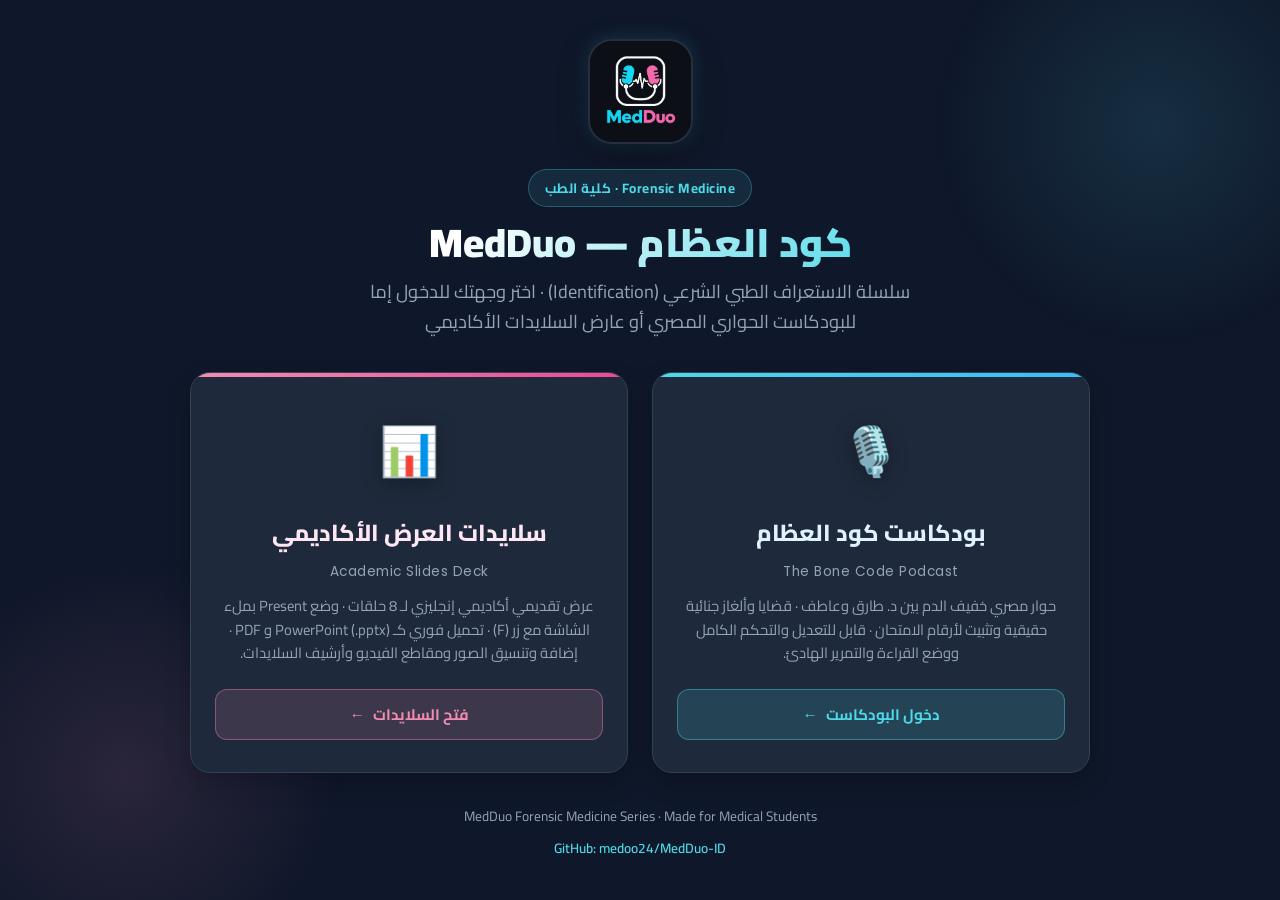
==== index.html @ 9ff7c6c5 "Initial commit: MedDuo Portal, Podcast Interactive Site, and Academic Slides Site" ====
<!DOCTYPE html>
<html lang="ar" dir="rtl">
<head>
  <meta charset="UTF-8" />
  <meta name="viewport" content="width=device-width, initial-scale=1.0" />
  <title>MedDuo — كود العظام | The Bone Code Portal</title>
  <link rel="preconnect" href="https://fonts.googleapis.com" />
  <link rel="preconnect" href="https://fonts.gstatic.com" crossorigin />
  <link href="https://fonts.googleapis.com/css2?family=Cairo:wght@400;600;700;800;900&family=Inter:wght@400;600;700&family=Poppins:wght@600;700;800&display=swap" rel="stylesheet" />
  <style>
    :root {
      --cyan: #4DD9E8;
      --pink: #F28CB1;
      --bg: #0F172A;
      --card-bg: #1E293B;
      --card-border: #334155;
      --text: #F8FAFC;
      --text-muted: #94A3B8;
    }

    * {
      box-sizing: border-box;
      margin: 0;
      padding: 0;
    }

    body {
      font-family: 'Cairo', sans-serif;
      background: var(--bg);
      color: var(--text);
      min-height: 100vh;
      display: flex;
      flex-direction: column;
      align-items: center;
      justify-content: space-between;
      padding: 30px 20px;
      overflow-x: hidden;
    }

    /* Ambient Glow */
    .glow-cyan {
      position: fixed;
      width: 450px;
      height: 450px;
      background: radial-gradient(circle, rgba(77, 217, 232, 0.12) 0%, transparent 70%);
      top: -100px;
      right: -100px;
      pointer-events: none;
      z-index: 0;
    }
    .glow-pink {
      position: fixed;
      width: 450px;
      height: 450px;
      background: radial-gradient(circle, rgba(242, 140, 177, 0.12) 0%, transparent 70%);
      bottom: -100px;
      left: -100px;
      pointer-events: none;
      z-index: 0;
    }

    .container {
      position: relative;
      z-index: 1;
      max-width: 900px;
      width: 100%;
      text-align: center;
      margin: auto 0;
    }

    /* Header */
    .logo-wrap {
      margin-bottom: 16px;
    }
    .logo-img {
      width: 105px;
      height: 105px;
      border-radius: 24px;
      box-shadow: 0 10px 30px rgba(0, 0, 0, 0.4), 0 0 20px rgba(77, 217, 232, 0.2);
      border: 2px solid rgba(255, 255, 255, 0.1);
      transition: transform 0.3s ease;
    }
    .logo-img:hover {
      transform: scale(1.05);
    }

    .badge {
      display: inline-block;
      padding: 5px 16px;
      border-radius: 50px;
      background: rgba(77, 217, 232, 0.1);
      color: var(--cyan);
      border: 1px solid rgba(77, 217, 232, 0.3);
      font-size: 0.85rem;
      font-weight: 700;
      margin-bottom: 12px;
      letter-spacing: 0.5px;
    }

    h1 {
      font-size: 2.5rem;
      font-weight: 900;
      line-height: 1.2;
      margin-bottom: 10px;
      background: linear-gradient(135deg, #FFFFFF 30%, var(--cyan) 80%, var(--pink) 100%);
      -webkit-background-clip: text;
      -webkit-text-fill-color: transparent;
    }

    .subtitle {
      font-size: 1.15rem;
      color: var(--text-muted);
      margin-bottom: 36px;
      max-width: 600px;
      margin-left: auto;
      margin-right: auto;
      line-height: 1.6;
    }

    /* Cards Grid */
    .portal-grid {
      display: grid;
      grid-template-columns: 1fr 1fr;
      gap: 24px;
      margin-bottom: 30px;
    }

    @media (max-width: 768px) {
      .portal-grid {
        grid-template-columns: 1fr;
        gap: 18px;
      }
      h1 { font-size: 2rem; }
    }

    .portal-card {
      background: var(--card-bg);
      border: 1.5px solid var(--card-border);
      border-radius: 20px;
      padding: 32px 24px;
      text-decoration: none;
      color: inherit;
      display: flex;
      flex-direction: column;
      align-items: center;
      justify-content: space-between;
      transition: all 0.3s cubic-bezier(0.16, 1, 0.3, 1);
      position: relative;
      overflow: hidden;
      box-shadow: 0 10px 25px rgba(0, 0, 0, 0.2);
    }

    .portal-card::before {
      content: '';
      position: absolute;
      top: 0;
      left: 0;
      right: 0;
      height: 4px;
      transition: height 0.3s ease;
    }
    .card-podcast::before { background: linear-gradient(90deg, var(--cyan), #38bdf8); }
    .card-slides::before { background: linear-gradient(90deg, var(--pink), #ec4899); }

    .portal-card:hover {
      transform: translateY(-6px);
      box-shadow: 0 18px 40px rgba(0, 0, 0, 0.35);
    }
    .card-podcast:hover { border-color: var(--cyan); }
    .card-slides:hover { border-color: var(--pink); }

    .card-icon {
      font-size: 3rem;
      margin-bottom: 16px;
      filter: drop-shadow(0 4px 10px rgba(0, 0, 0, 0.3));
    }

    .card-title {
      font-size: 1.45rem;
      font-weight: 800;
      margin-bottom: 8px;
    }
    .card-podcast .card-title { color: #E0F2FE; }
    .card-slides .card-title { color: #FCE7F3; }

    .card-en-title {
      font-family: 'Poppins', sans-serif;
      font-size: 0.85rem;
      color: var(--text-muted);
      margin-bottom: 12px;
      letter-spacing: 0.5px;
    }

    .card-desc {
      font-size: 0.92rem;
      color: var(--text-muted);
      line-height: 1.6;
      margin-bottom: 24px;
      flex-grow: 1;
    }

    .card-btn {
      display: inline-flex;
      align-items: center;
      gap: 8px;
      padding: 10px 24px;
      border-radius: 12px;
      font-weight: 700;
      font-size: 0.95rem;
      transition: all 0.2s ease;
      width: 100%;
      justify-content: center;
    }

    .card-podcast .card-btn {
      background: rgba(77, 217, 232, 0.15);
      color: var(--cyan);
      border: 1px solid rgba(77, 217, 232, 0.4);
    }
    .card-podcast:hover .card-btn {
      background: var(--cyan);
      color: #0F172A;
      box-shadow: 0 4px 15px rgba(77, 217, 232, 0.4);
    }

    .card-slides .card-btn {
      background: rgba(242, 140, 177, 0.15);
      color: var(--pink);
      border: 1px solid rgba(242, 140, 177, 0.4);
    }
    .card-slides:hover .card-btn {
      background: var(--pink);
      color: #0F172A;
      box-shadow: 0 4px 15px rgba(242, 140, 177, 0.4);
    }

    /* Footer */
    footer {
      font-size: 0.85rem;
      color: var(--text-muted);
      text-align: center;
      margin-top: 24px;
    }
    footer a {
      color: var(--cyan);
      text-decoration: none;
      font-weight: 600;
    }
    footer a:hover {
      text-decoration: underline;
    }
  </style>
</head>
<body>
  <div class="glow-cyan"></div>
  <div class="glow-pink"></div>

  <div class="container">
    <div class="logo-wrap">
      <img src="Logo.jpg" alt="MedDuo Logo" class="logo-img" />
    </div>

    <div class="badge">Forensic Medicine · كلية الطب</div>
    <h1>كود العظام — MedDuo</h1>
    <p class="subtitle">
      سلسلة الاستعراف الطبي الشرعي (Identification) · اختر وجهتك للدخول إما للبودكاست الحواري المصري أو عارض السلايدات الأكاديمي
    </p>

    <div class="portal-grid">
      <!-- PODCAST CARD -->
      <a href="podcast-site/" class="portal-card card-podcast">
        <div>
          <div class="card-icon">🎙️</div>
          <div class="card-title">بودكاست كود العظام</div>
          <div class="card-en-title">The Bone Code Podcast</div>
          <p class="card-desc">
            حوار مصري خفيف الدم بين د. طارق وعاطف · قضايا وألغاز جنائية حقيقية وتثبيت لأرقام الامتحان · قابل للتعديل والتحكم الكامل ووضع القراءة والتمرير الهادئ.
          </p>
        </div>
        <div class="card-btn">
          <span>دخول البودكاست</span>
          <span>←</span>
        </div>
      </a>

      <!-- SLIDES CARD -->
      <a href="slides-site/" class="portal-card card-slides">
        <div>
          <div class="card-icon">📊</div>
          <div class="card-title">سلايدات العرض الأكاديمي</div>
          <div class="card-en-title">Academic Slides Deck</div>
          <p class="card-desc">
            عرض تقديمي أكاديمي إنجليزي لـ 8 حلقات · وضع Present بملء الشاشة مع زر (F) · تحميل فوري كـ PowerPoint (.pptx) و PDF · إضافة وتنسيق الصور ومقاطع الفيديو وأرشيف السلايدات.
          </p>
        </div>
        <div class="card-btn">
          <span>فتح السلايدات</span>
          <span>←</span>
        </div>
      </a>
    </div>

    <footer>
      <p>MedDuo Forensic Medicine Series · Made for Medical Students</p>
      <p style="margin-top: 6px;">
        <a href="https://github.com/medoo24/MedDuo-ID" target="_blank" rel="noopener">GitHub: medoo24/MedDuo-ID</a>
      </p>
    </footer>
  </div>
</body>
</html>
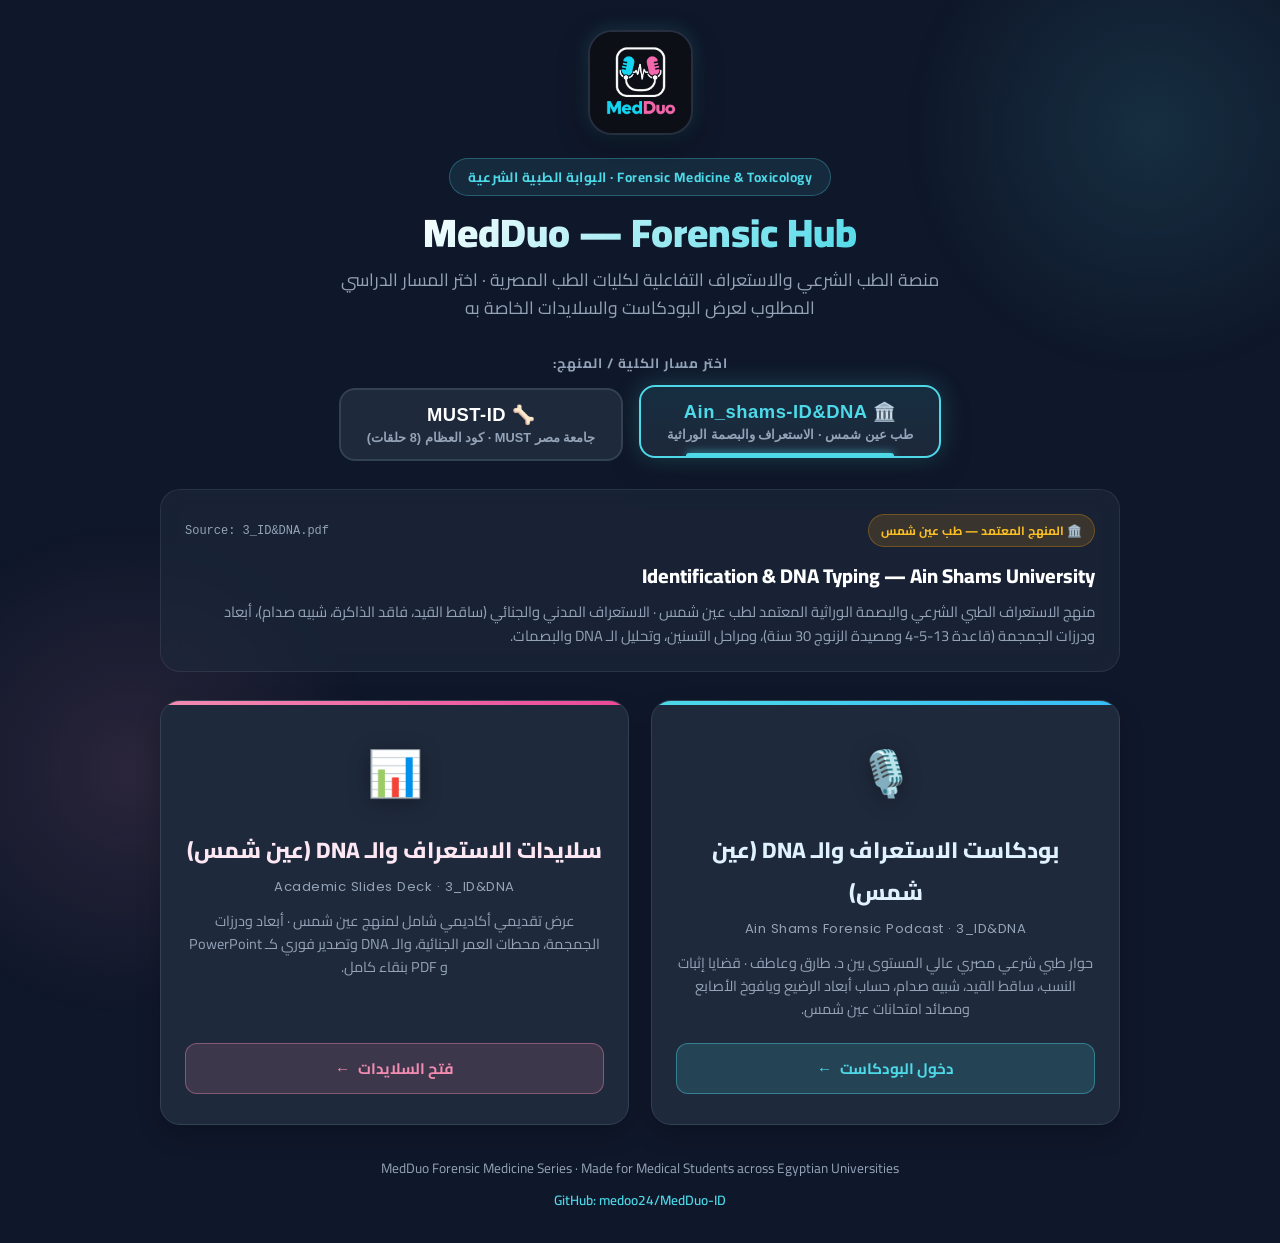
==== commit f08e3de8: "Add interactive track selectors for Ain_shams-ID&DNA and MUST-ID on landing page, and create master " ====
--- a/index.html
+++ b/index.html
@@ -3,7 +3,7 @@
 <head>
   <meta charset="UTF-8" />
   <meta name="viewport" content="width=device-width, initial-scale=1.0" />
-  <title>MedDuo — كود العظام | The Bone Code Portal</title>
+  <title>MedDuo — البوابة الطبية الشرعية | Forensic Medicine Portal</title>
   <link rel="preconnect" href="https://fonts.googleapis.com" />
   <link rel="preconnect" href="https://fonts.gstatic.com" crossorigin />
   <link href="https://fonts.googleapis.com/css2?family=Cairo:wght@400;600;700;800;900&family=Inter:wght@400;600;700&family=Poppins:wght@600;700;800&display=swap" rel="stylesheet" />
@@ -11,6 +11,8 @@
     :root {
       --cyan: #4DD9E8;
       --pink: #F28CB1;
+      --gold: #F59E0B;
+      --emerald: #10B981;
       --bg: #0F172A;
       --card-bg: #1E293B;
       --card-border: #334155;
@@ -40,21 +42,21 @@
     /* Ambient Glow */
     .glow-cyan {
       position: fixed;
-      width: 450px;
-      height: 450px;
+      width: 500px;
+      height: 500px;
       background: radial-gradient(circle, rgba(77, 217, 232, 0.12) 0%, transparent 70%);
-      top: -100px;
-      right: -100px;
+      top: -120px;
+      right: -120px;
       pointer-events: none;
       z-index: 0;
     }
     .glow-pink {
       position: fixed;
-      width: 450px;
-      height: 450px;
+      width: 500px;
+      height: 500px;
       background: radial-gradient(circle, rgba(242, 140, 177, 0.12) 0%, transparent 70%);
-      bottom: -100px;
-      left: -100px;
+      bottom: -120px;
+      left: -120px;
       pointer-events: none;
       z-index: 0;
     }
@@ -62,7 +64,7 @@
     .container {
       position: relative;
       z-index: 1;
-      max-width: 900px;
+      max-width: 960px;
       width: 100%;
       text-align: center;
       margin: auto 0;
@@ -70,7 +72,7 @@
 
     /* Header */
     .logo-wrap {
-      margin-bottom: 16px;
+      margin-bottom: 14px;
     }
     .logo-img {
       width: 105px;
@@ -84,36 +86,171 @@
       transform: scale(1.05);
     }
 
+    .badge-wrap {
+      margin-bottom: 12px;
+    }
     .badge {
       display: inline-block;
-      padding: 5px 16px;
+      padding: 5px 18px;
       border-radius: 50px;
       background: rgba(77, 217, 232, 0.1);
       color: var(--cyan);
       border: 1px solid rgba(77, 217, 232, 0.3);
       font-size: 0.85rem;
       font-weight: 700;
-      margin-bottom: 12px;
       letter-spacing: 0.5px;
     }
 
     h1 {
       font-size: 2.5rem;
       font-weight: 900;
-      line-height: 1.2;
-      margin-bottom: 10px;
-      background: linear-gradient(135deg, #FFFFFF 30%, var(--cyan) 80%, var(--pink) 100%);
+      line-height: 1.25;
+      margin-bottom: 8px;
+      background: linear-gradient(135deg, #FFFFFF 25%, var(--cyan) 75%, var(--pink) 100%);
       -webkit-background-clip: text;
       -webkit-text-fill-color: transparent;
     }
 
     .subtitle {
-      font-size: 1.15rem;
-      color: var(--text-muted);
-      margin-bottom: 36px;
-      max-width: 600px;
+      font-size: 1.1rem;
+      color: var(--text-muted);
+      margin-bottom: 28px;
+      max-width: 650px;
       margin-left: auto;
       margin-right: auto;
+      line-height: 1.6;
+    }
+
+    /* Track Selector */
+    .track-selector-title {
+      font-size: 0.85rem;
+      text-transform: uppercase;
+      letter-spacing: 1px;
+      color: var(--text-muted);
+      margin-bottom: 12px;
+      font-weight: 700;
+    }
+
+    .track-selector {
+      display: flex;
+      justify-content: center;
+      gap: 16px;
+      margin-bottom: 28px;
+      flex-wrap: wrap;
+    }
+
+    .track-tab-btn {
+      background: var(--card-bg);
+      border: 2px solid var(--card-border);
+      border-radius: 16px;
+      padding: 14px 26px;
+      color: var(--text);
+      cursor: pointer;
+      display: flex;
+      flex-direction: column;
+      align-items: center;
+      gap: 4px;
+      transition: all 0.3s cubic-bezier(0.16, 1, 0.3, 1);
+      min-width: 250px;
+      position: relative;
+      overflow: hidden;
+      outline: none;
+    }
+
+    .track-tab-btn:hover {
+      border-color: rgba(77, 217, 232, 0.6);
+      transform: translateY(-2px);
+      box-shadow: 0 8px 24px rgba(0, 0, 0, 0.25);
+    }
+
+    .track-tab-btn.active {
+      border-color: var(--cyan);
+      background: linear-gradient(180deg, rgba(77, 217, 232, 0.12) 0%, rgba(30, 41, 59, 0.95) 100%);
+      box-shadow: 0 0 25px rgba(77, 217, 232, 0.25), 0 10px 30px rgba(0, 0, 0, 0.3);
+      transform: translateY(-3px);
+    }
+
+    .track-tab-btn.active::after {
+      content: '';
+      position: absolute;
+      bottom: 0;
+      left: 15%;
+      right: 15%;
+      height: 3px;
+      background: var(--cyan);
+      border-radius: 3px 3px 0 0;
+      box-shadow: 0 0 8px var(--cyan);
+    }
+
+    .track-tab-code {
+      font-family: 'Poppins', sans-serif;
+      font-size: 1.15rem;
+      font-weight: 800;
+      letter-spacing: 0.5px;
+      color: #FFFFFF;
+      display: flex;
+      align-items: center;
+      gap: 8px;
+    }
+
+    .track-tab-btn.active .track-tab-code {
+      color: var(--cyan);
+    }
+
+    .track-tab-sub {
+      font-size: 0.8rem;
+      color: var(--text-muted);
+      font-weight: 600;
+    }
+
+    /* Track Detail Container */
+    .track-detail-box {
+      background: rgba(30, 41, 59, 0.65);
+      border: 1px solid rgba(255, 255, 255, 0.08);
+      backdrop-filter: blur(10px);
+      border-radius: 20px;
+      padding: 24px;
+      margin-bottom: 28px;
+      transition: all 0.3s ease;
+      text-align: right;
+    }
+
+    .track-detail-header {
+      display: flex;
+      justify-content: space-between;
+      align-items: center;
+      margin-bottom: 10px;
+      flex-wrap: wrap;
+      gap: 8px;
+    }
+
+    .track-badge-pill {
+      font-size: 0.75rem;
+      font-weight: 700;
+      padding: 4px 12px;
+      border-radius: 20px;
+      background: rgba(245, 158, 11, 0.15);
+      color: #FBBF24;
+      border: 1px solid rgba(245, 158, 11, 0.3);
+    }
+
+    .track-source-tag {
+      font-size: 0.75rem;
+      color: var(--text-muted);
+      font-family: monospace;
+      direction: ltr;
+    }
+
+    .track-curriculum-title {
+      font-size: 1.25rem;
+      font-weight: 800;
+      color: #FFFFFF;
+      margin-bottom: 6px;
+    }
+
+    .track-curriculum-desc {
+      font-size: 0.92rem;
+      color: var(--text-muted);
       line-height: 1.6;
     }
 
@@ -121,14 +258,17 @@
     .portal-grid {
       display: grid;
       grid-template-columns: 1fr 1fr;
-      gap: 24px;
+      gap: 22px;
       margin-bottom: 30px;
     }
 
     @media (max-width: 768px) {
       .portal-grid {
         grid-template-columns: 1fr;
-        gap: 18px;
+        gap: 16px;
+      }
+      .track-tab-btn {
+        min-width: 100%;
       }
       h1 { font-size: 2rem; }
     }
@@ -137,7 +277,7 @@
       background: var(--card-bg);
       border: 1.5px solid var(--card-border);
       border-radius: 20px;
-      padding: 32px 24px;
+      padding: 30px 24px;
       text-decoration: none;
       color: inherit;
       display: flex;
@@ -148,6 +288,7 @@
       position: relative;
       overflow: hidden;
       box-shadow: 0 10px 25px rgba(0, 0, 0, 0.2);
+      text-align: center;
     }
 
     .portal-card::before {
@@ -170,32 +311,32 @@
     .card-slides:hover { border-color: var(--pink); }
 
     .card-icon {
-      font-size: 3rem;
-      margin-bottom: 16px;
+      font-size: 2.8rem;
+      margin-bottom: 14px;
       filter: drop-shadow(0 4px 10px rgba(0, 0, 0, 0.3));
     }
 
     .card-title {
-      font-size: 1.45rem;
+      font-size: 1.4rem;
       font-weight: 800;
-      margin-bottom: 8px;
+      margin-bottom: 6px;
     }
     .card-podcast .card-title { color: #E0F2FE; }
     .card-slides .card-title { color: #FCE7F3; }
 
     .card-en-title {
       font-family: 'Poppins', sans-serif;
-      font-size: 0.85rem;
+      font-size: 0.82rem;
       color: var(--text-muted);
       margin-bottom: 12px;
       letter-spacing: 0.5px;
     }
 
     .card-desc {
-      font-size: 0.92rem;
+      font-size: 0.9rem;
       color: var(--text-muted);
       line-height: 1.6;
-      margin-bottom: 24px;
+      margin-bottom: 22px;
       flex-grow: 1;
     }
 
@@ -260,21 +401,52 @@
       <img src="Logo.jpg" alt="MedDuo Logo" class="logo-img" />
     </div>
 
-    <div class="badge">Forensic Medicine · كلية الطب</div>
-    <h1>كود العظام — MedDuo</h1>
+    <div class="badge-wrap">
+      <span class="badge">Forensic Medicine & Toxicology · البوابة الطبية الشرعية</span>
+    </div>
+    <h1>MedDuo — Forensic Hub</h1>
     <p class="subtitle">
-      سلسلة الاستعراف الطبي الشرعي (Identification) · اختر وجهتك للدخول إما للبودكاست الحواري المصري أو عارض السلايدات الأكاديمي
+      منصة الطب الشرعي والاستعراف التفاعلية لكليات الطب المصرية · اختر المسار الدراسي المطلوب لعرض البودكاست والسلايدات الخاصة به
     </p>
 
+    <!-- TRACK SELECTOR BUTTONS -->
+    <div class="track-selector-title">اختر مسار الكلية / المنهج:</div>
+    <div class="track-selector" role="tablist">
+      <!-- 1. Ain Shams Track -->
+      <button class="track-tab-btn active" id="tab-ainshams" role="tab" aria-selected="true" data-track="ain_shams">
+        <span class="track-tab-code">🏛️ Ain_shams-ID&DNA</span>
+        <span class="track-tab-sub">طب عين شمس · الاستعراف والبصمة الوراثية</span>
+      </button>
+
+      <!-- 2. MUST Track -->
+      <button class="track-tab-btn" id="tab-must" role="tab" aria-selected="false" data-track="must">
+        <span class="track-tab-code">🦴 MUST-ID</span>
+        <span class="track-tab-sub">جامعة مصر MUST · كود العظام (8 حلقات)</span>
+      </button>
+    </div>
+
+    <!-- DYNAMIC TRACK DETAIL BOX -->
+    <div class="track-detail-box" id="track-detail-box">
+      <div class="track-detail-header">
+        <span class="track-badge-pill" id="track-badge">🏛️ المنهج المعتمد — طب عين شمس</span>
+        <span class="track-source-tag" id="track-source">Source: 3_ID&DNA.pdf</span>
+      </div>
+      <div class="track-curriculum-title" id="track-title">Identification & DNA Typing — Ain Shams University</div>
+      <p class="track-curriculum-desc" id="track-desc">
+        منهج الاستعراف الطبي الشرعي والبصمة الوراثية المعتمد لطب عين شمس · الاستعراف المدني والجنائي (ساقط القيد، شبيه صدام)، أبعاد ودرزات الجمجمة (13-5-4 ومصيدة الزنوج)، الأسنان اللبنية والدائمة، والـ DNA وتطبيقاته.
+      </p>
+    </div>
+
+    <!-- ACTION CARDS (PODCAST & SLIDES) -->
     <div class="portal-grid">
       <!-- PODCAST CARD -->
-      <a href="podcast-site/" class="portal-card card-podcast">
+      <a href="podcast-site/?track=ain_shams" id="btn-portal-podcast" class="portal-card card-podcast">
         <div>
           <div class="card-icon">🎙️</div>
-          <div class="card-title">بودكاست كود العظام</div>
-          <div class="card-en-title">The Bone Code Podcast</div>
-          <p class="card-desc">
-            حوار مصري خفيف الدم بين د. طارق وعاطف · قضايا وألغاز جنائية حقيقية وتثبيت لأرقام الامتحان · قابل للتعديل والتحكم الكامل ووضع القراءة والتمرير الهادئ.
+          <div class="card-title" id="podcast-title">بودكاست الاستعراف والـ DNA</div>
+          <div class="card-en-title" id="podcast-subtitle">Ain Shams Forensic Podcast</div>
+          <p class="card-desc" id="podcast-desc">
+            حوار مصري خفيف ودسم بين د. طارق وعاطف · قضايا المستشفى، ساقط القيد، شبيه صدام، تفكيك أبعاد الجمجمة ومصائد امتحانات عين شمس بدقة أكاديمية بالغة.
           </p>
         </div>
         <div class="card-btn">
@@ -284,13 +456,13 @@
       </a>
 
       <!-- SLIDES CARD -->
-      <a href="slides-site/" class="portal-card card-slides">
+      <a href="slides-site/?track=ain_shams" id="btn-portal-slides" class="portal-card card-slides">
         <div>
           <div class="card-icon">📊</div>
-          <div class="card-title">سلايدات العرض الأكاديمي</div>
-          <div class="card-en-title">Academic Slides Deck</div>
-          <p class="card-desc">
-            عرض تقديمي أكاديمي إنجليزي لـ 8 حلقات · وضع Present بملء الشاشة مع زر (F) · تحميل فوري كـ PowerPoint (.pptx) و PDF · إضافة وتنسيق الصور ومقاطع الفيديو وأرشيف السلايدات.
+          <div class="card-title" id="slides-title">سلايدات العرض الأكاديمي</div>
+          <div class="card-en-title" id="slides-subtitle">Academic Slides & Diagrams</div>
+          <p class="card-desc" id="slides-desc">
+            سلايدات أكاديمية إنجليزية بالصور والرسومات وتصدير كامل كـ PowerPoint (.pptx) و PDF بصفحة كاملة بدون أخطاء وملاحظات المحاضر الرسمية.
           </p>
         </div>
         <div class="card-btn">
@@ -301,11 +473,100 @@
     </div>
 
     <footer>
-      <p>MedDuo Forensic Medicine Series · Made for Medical Students</p>
+      <p>MedDuo Forensic Medicine Series · Made for Medical Students across Egyptian Universities</p>
       <p style="margin-top: 6px;">
         <a href="https://github.com/medoo24/MedDuo-ID" target="_blank" rel="noopener">GitHub: medoo24/MedDuo-ID</a>
       </p>
     </footer>
   </div>
+
+  <script>
+    const TRACK_CONFIGS = {
+      ain_shams: {
+        badge: '🏛️ المنهج المعتمد — طب عين شمس',
+        source: 'Source: 3_ID&DNA.pdf',
+        title: 'Identification & DNA Typing — Ain Shams University',
+        desc: 'منهج الاستعراف الطبي الشرعي والبصمة الوراثية المعتمد لطب عين شمس · الاستعراف المدني والجنائي (ساقط القيد، فاقد الذاكرة، شبيه صدام)، أبعاد ودرزات الجمجمة (قاعدة 13-5-4 ومصيدة الزنوج 30 سنة)، ومراحل التسنين، وتحليل الـ DNA والبصمات.',
+        podcastLink: 'podcast-site/?track=ain_shams',
+        podcastTitle: 'بودكاست الاستعراف والـ DNA (عين شمس)',
+        podcastSubtitle: 'Ain Shams Forensic Podcast · 3_ID&DNA',
+        podcastDesc: 'حوار طبي شرعي مصري عالي المستوى بين د. طارق وعاطف · قضايا إثبات النسب، ساقط القيد، شبيه صدام، حساب أبعاد الرضيع ويافوخ الأصابع ومصائد امتحانات عين شمس.',
+        slidesLink: 'slides-site/?track=ain_shams',
+        slidesTitle: 'سلايدات الاستعراف والـ DNA (عين شمس)',
+        slidesSubtitle: 'Academic Slides Deck · 3_ID&DNA',
+        slidesDesc: 'عرض تقديمي أكاديمي شامل لمنهج عين شمس · أبعاد ودرزات الجمجمة، محطات العمر الجنائية، والـ DNA وتصدير فوري كـ PowerPoint و PDF بنقاء كامل.'
+      },
+      must: {
+        badge: '🦴 كود العظام — جامعة مصر MUST (8 حلقات)',
+        source: 'Source: MUST Forensic Modules (Ep 1-8)',
+        title: 'The Bone Code — MUST Forensic Medicine Series',
+        desc: 'سلسلة كود العظام الكاملة في 8 حلقات تفاعلية · طريقة د. شيرين للأشكال الهندسية، مراكز التعظم وقضية البرنس، عظام الحوض والخنق اللامي، وبصمات اليد والأسنان ومعادلات بيرسون.',
+        podcastLink: 'podcast-site/?track=must',
+        podcastTitle: 'بودكاست كود العظام (8 حلقات)',
+        podcastSubtitle: 'The Bone Code Podcast (MUST Track)',
+        podcastDesc: 'حوار مصري خفيف الدم وشديد الدقة بين د. طارق وعاطف · رحلة الـ 8 حلقات كاملة مع قضية البرنس وفحص الجثة المتفحمة وقضية المشنوق وتثبيت أرقام الامتحان.',
+        slidesLink: 'slides-site/?track=must',
+        slidesTitle: 'سلايدات كود العظام (8 حلقات)',
+        slidesSubtitle: 'Academic Slides Deck (MUST Track)',
+        slidesDesc: 'عرض تقديمي متكامل لـ 8 حلقات يضم 23 رسماً تشريحياً وجنائياً عالي الدقة · وضع العرض المسرحي (F) وتصدير رسمي كـ PowerPoint (.pptx) و PDF بجودة Retina.'
+      }
+    };
+
+    function applyTrack(trackKey) {
+      const cfg = TRACK_CONFIGS[trackKey] || TRACK_CONFIGS.ain_shams;
+      
+      // Update Tab buttons
+      document.querySelectorAll('.track-tab-btn').forEach(btn => {
+        const isTarget = btn.dataset.track === trackKey;
+        btn.classList.toggle('active', isTarget);
+        btn.setAttribute('aria-selected', isTarget ? 'true' : 'false');
+      });
+
+      // Update Track Info Box
+      document.getElementById('track-badge').textContent = cfg.badge;
+      document.getElementById('track-source').textContent = cfg.source;
+      document.getElementById('track-title').textContent = cfg.title;
+      document.getElementById('track-desc').textContent = cfg.desc;
+
+      // Update Cards Links & Content
+      const pLink = document.getElementById('btn-portal-podcast');
+      pLink.href = cfg.podcastLink;
+      document.getElementById('podcast-title').textContent = cfg.podcastTitle;
+      document.getElementById('podcast-subtitle').textContent = cfg.podcastSubtitle;
+      document.getElementById('podcast-desc').textContent = cfg.podcastDesc;
+
+      const sLink = document.getElementById('btn-portal-slides');
+      sLink.href = cfg.slidesLink;
+      document.getElementById('slides-title').textContent = cfg.slidesTitle;
+      document.getElementById('slides-subtitle').textContent = cfg.slidesSubtitle;
+      document.getElementById('slides-desc').textContent = cfg.slidesDesc;
+
+      // Persist choice & URL hash
+      localStorage.setItem('medduo_selected_track', trackKey);
+      if (history.replaceState) {
+        history.replaceState(null, null, '#' + trackKey);
+      }
+    }
+
+    // Attach click handlers
+    document.querySelectorAll('.track-tab-btn').forEach(btn => {
+      btn.addEventListener('click', () => {
+        applyTrack(btn.dataset.track);
+      });
+    });
+
+    // Init from URL hash or localStorage or default to ain_shams
+    window.addEventListener('DOMContentLoaded', () => {
+      const hash = window.location.hash.replace('#', '');
+      const saved = localStorage.getItem('medduo_selected_track');
+      if (hash && TRACK_CONFIGS[hash]) {
+        applyTrack(hash);
+      } else if (saved && TRACK_CONFIGS[saved]) {
+        applyTrack(saved);
+      } else {
+        applyTrack('ain_shams');
+      }
+    });
+  </script>
 </body>
 </html>
